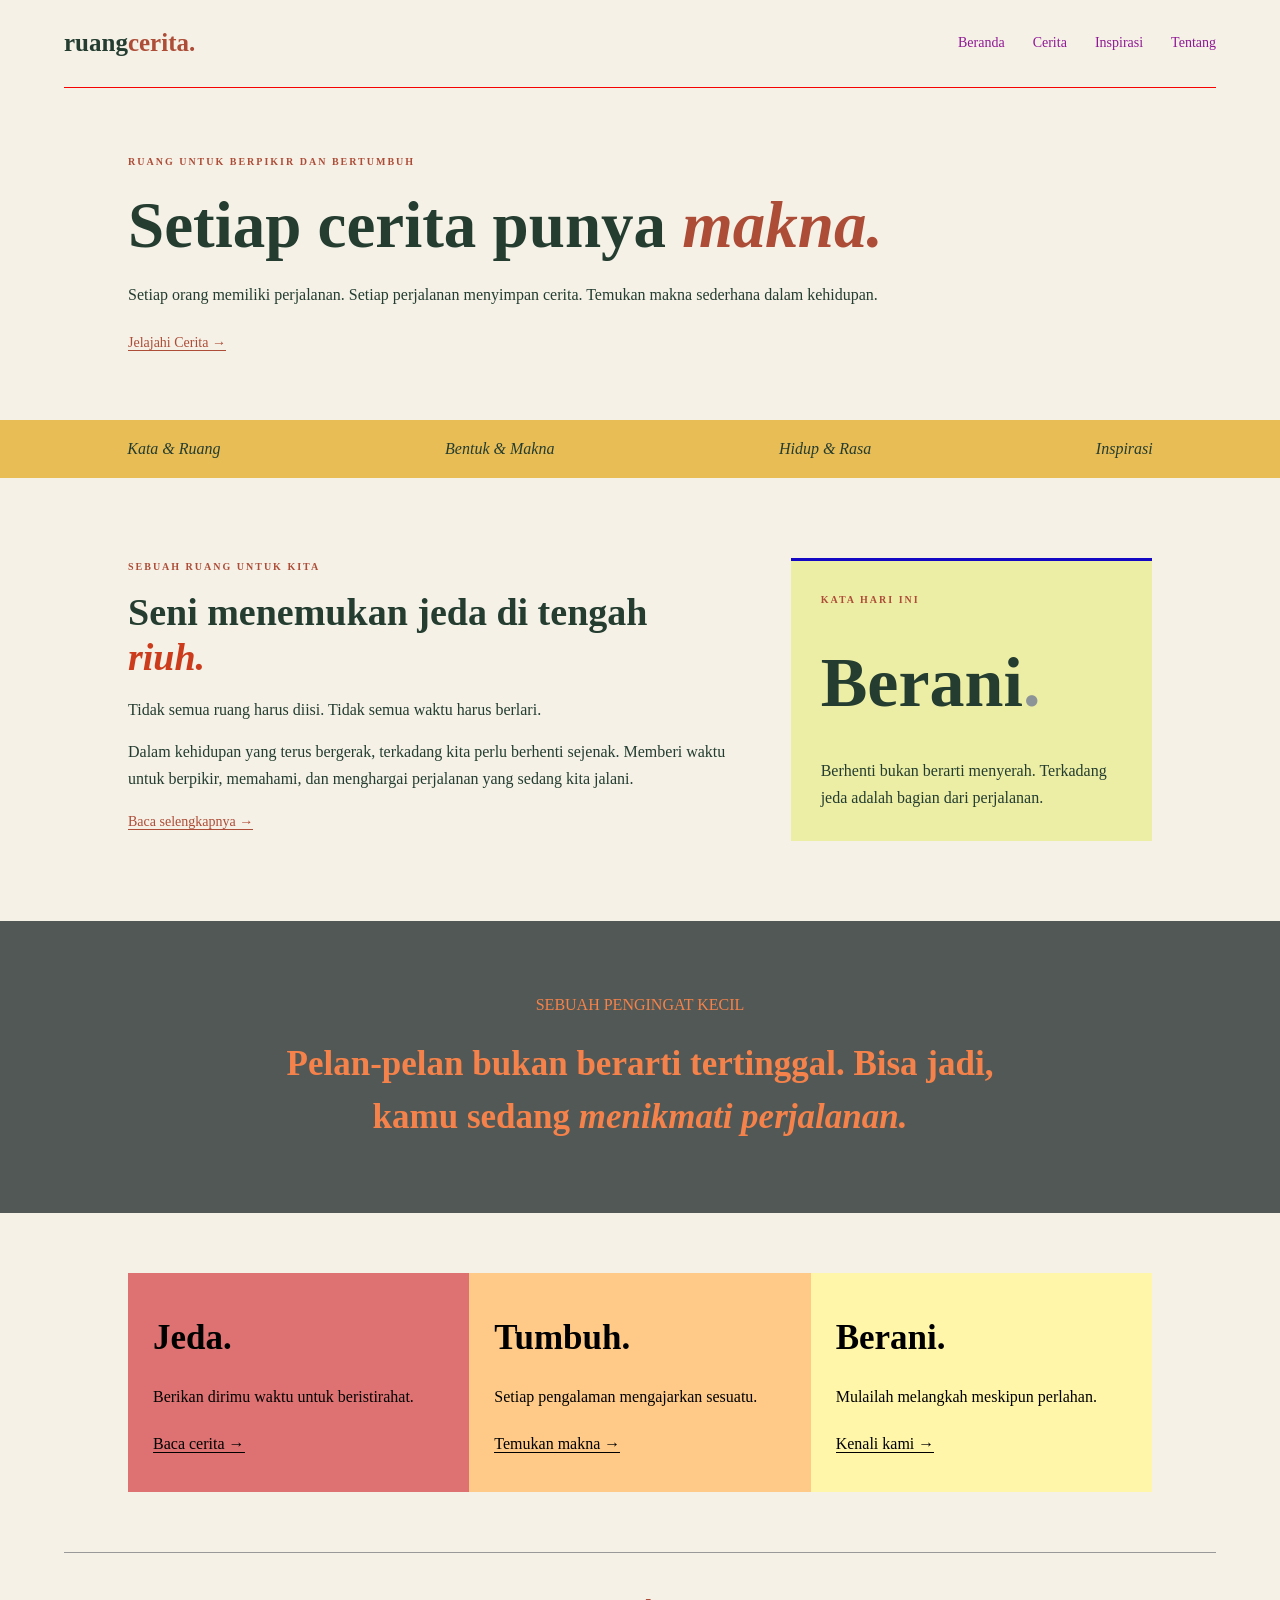
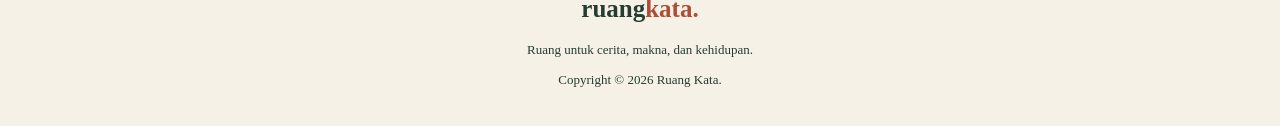
==== index.html @ 9caa5360 "tugas" ====
<!DOCTYPE html>
<html lang="id">
<head>
    <meta charset="UTF-8">
    <meta name="viewport" content="width=device-width, initial-scale=1.0">
    <title>Beranda - Ruang Cerita</title>
    <link rel="stylesheet" href="style.css">
</head>
<body>
        
<header class="header">
    <h2>ruang<span>cerita.</span></h2>

    <nav>
        <a href="index.html">Beranda</a>
        <a href="cerita.html">Cerita</a>
        <a href="inspirasi.html">Inspirasi</a>
        <a href="tentang.html">Tentang</a>
    </nav>
</header>

<main>

<section class="hero">
    <div class="hero-text">
        <p class="label">RUANG UNTUK BERPIKIR DAN BERTUMBUH</p>

        <h1>Setiap cerita punya <em>makna.</em></h1>

        <p>
            Setiap orang memiliki perjalanan.
            Setiap perjalanan menyimpan cerita.
            Temukan makna sederhana dalam kehidupan.
        </p>

        <a href="cerita.html" class="link">Jelajahi Cerita →</a>
    </div>
    </div>
</section>

<section class="category">
    <span>Kata & Ruang</span>
    <span>Bentuk & Makna</span>
    <span>Hidup & Rasa</span>
    <span>Inspirasi</span>
</section>

<section class="content">
    <div class="article">
        <p class="label">SEBUAH RUANG UNTUK KITA</p>

        <h2>Seni menemukan jeda di tengah <em>riuh.</em></h2>

        <p>
            Tidak semua ruang harus diisi.
            Tidak semua waktu harus berlari.
        </p>

        <p>
            Dalam kehidupan yang terus bergerak,
            terkadang kita perlu berhenti sejenak.
            Memberi waktu untuk berpikir, memahami,
            dan menghargai perjalanan yang sedang kita jalani.
        </p>

        <a href="cerita.html" class="link">Baca selengkapnya →</a>
    </div>

    <div class="side-card">
        <p class="label" >KATA HARI INI</p>
        <h2>Berani<span>.</span></h2>
        <p>
            Berhenti bukan berarti menyerah.
            Terkadang jeda adalah bagian dari perjalanan.
        </p>
    </div>
</section>

<section class="quote">
    <p>SEBUAH PENGINGAT KECIL</p>
    <h2>
        Pelan-pelan bukan berarti tertinggal.
        Bisa jadi, kamu sedang
        <em>menikmati perjalanan.</em>
    </h2>
</section>

<section class="cards">
    <div class="card yellow">
        <h2>Jeda.</h2>
        <p>Berikan dirimu waktu untuk beristirahat.</p>
        <a href="cerita.html">Baca cerita →</a>
    </div>

    <div class="card red">
        <h2>Tumbuh.</h2>
        <p>Setiap pengalaman mengajarkan sesuatu.</p>
        <a href="inspirasi.html">Temukan makna →</a>
    </div>

    <div class="card green">
        <h2>Berani.</h2>
        <p>Mulailah melangkah meskipun perlahan.</p>
        <a href="tentang.html">Kenali kami →</a>
    </div>
</section>

</main>

<footer>
    <h2>ruang<span>kata.</span></h2>
    <p>Ruang untuk cerita, makna, dan kehidupan.</p>
    <p>Copyright &copy; 2026 Ruang Kata.</p>
</footer>

</body>
</html>
---- style.css ----
/* PENGATURAN DASAR */
* {
    margin: 0;
    padding: 0;
    box-sizing: border-box;
}

body {
    background-color: #F5F1E7;
    color: #243D30;
    font-family: Georgia, serif;
    line-height: 1.7;
}

/* HEADER */
.header {
    width: 90%;
    margin: auto;
    padding: 22px 0;
    display: flex;
    justify-content: space-between;
    align-items: center;
    border-bottom: 1px solid #f50303;
}

.header h2 {
    font-size: 25px;
    font-weight: bold;
}

.header h2 span {
    color: #AD4D37;
}

nav {
    display: flex;
    gap: 28px;
}

nav a {
    text-decoration: none;
    color: #901994;
    font-size: 14px;
}

nav a:hover {
    color: #0400f8;
}

/* HERO */
.hero {
    width: 80%;
    margin: 65px auto;
    display: flex;
    align-items: center;
    gap: 45px;
}

.hero-text {
    flex: 1;
}

.hero-text h1 {
    font-size: 65px;
    line-height: 1.1;
    margin: 20px 0;
}

.hero-text h1 em {
    color: #AD4D37;
}

.hero-text p {
    margin-bottom: 20px;
}

.hero-image {
    flex: 1;
}

.hero-image img {
    width: 100%;
    height: 280px;
    object-fit: cover;
}

.label {
    font-size: 10px;
    letter-spacing: 2px;
    color: #AD4D37;
    font-weight: bold;
}

/* LINK */
.link {
    color: #AD4D37;
    text-decoration: none;
    font-size: 14px;
    border-bottom: 1px solid #AD4D37;
}

.link:hover {
    color: #243D30;
}

/* CATEGORY */
.category {
    background-color: #E9BD55;
    padding: 15px;
    display: flex;
    justify-content: space-around;
    color: #243D30;
    font-style: italic;
}

/* CONTENT */
.content {
    width: 80%;
    margin: 80px auto;
    display: flex;
    justify-content: space-between;
    gap: 60px;
}

.article {
    flex: 2;
}

.article h2 {
    font-size: 38px;
    line-height: 1.2;
    margin: 15px 0;
}

.article h2 em {
    color: #cc3b1b;
}

.article p {
    margin-bottom: 15px;
}

.side-card {
    flex: 1;
    background-color: #edeea5;
    padding: 30px;
    border-top: 3px solid #1508c5;
}
.side-card p{
    font-family: 'Monotyoe Corsiva';
}
.side-card h2 {
    font-size: 70px;
    margin: 15px 0;
}

.side-card h2 span {
    color: #8d9497;
}

/* QUOTE */
.quote {
    background-color: #525855;
    color: #F5824A;
    text-align: center;
    padding: 70px 20%;
    margin-top: 70px;
}

.quote h2 {
    font-size: 35px;
    line-height: 1.5;
    margin-top: 20px;
}

.quote h2 em {
    color: #F5824A;
}

/* CARDS */
.cards {
    width: 80%;
    margin: 60px auto;
    display: flex;
}

.card {
    flex: 1;
    padding: 35px 25px;
    min-height: 200px;
}

.card h2 {
    font-size: 35px;
    margin-bottom: 15px;
}

.card p {
    margin-bottom: 20px;
}

.card a {
    color: inherit;
    text-decoration: none;
    border-bottom: 1px solid;
}

.yellow {
    background-color: #DE7272;
    color: black;
}

.red {
    background-color: #FFCA88;
    color: black;
}

.green {
    background-color: #FFF6A9;
    color: black;
}

/* JUDUL HALAMAN */
.page-title {
    width: 80%;
    margin: 80px auto 50px;
}

.page-title h1 {
    font-size: 55px;
    line-height: 1.2;
    margin: 15px 0;
}

.page-title h1 em {
    color: #DDBA7D;
}

/* HALAMAN CERITA */
.story-section {
    width: 80%;
    margin: auto;
    display: grid;
    grid-template-columns: repeat(3, 1fr);
    gap: 25px;
}

.story-card {
    background-color: #E9E8DD;
    padding-bottom: 20px;
}

.story-card img {
    width: 100%;
    height: 200px;
    object-fit: cover;
}

.story-card .label,
.story-card h2,
.story-card p:not(.label) {
    margin: 15px;
}

.story-card h2 {
    font-size: 24px;
    line-height: 1.3;
}

/* HALAMAN INSPIRASI */
.inspiration-grid {
    width: 80%;
    margin: auto;
    display: grid;
    grid-template-columns: repeat(3, 1fr);
}

.inspiration {
    padding: 35px 25px;
    min-height: 250px;
}

.inspiration h2 {
    font-size: 30px;
    margin: 25px 0;
}

.inspiration p {
    font-size: 14px;
}

/* HALAMAN TENTANG */
.about-section {
    width: 80%;
    margin: 60px auto;
    display: flex;
    align-items: center;
    gap: 45px;
}

.about-image,
.about-text {
    flex: 1;
}

.about-image img {
    width: 100%;
    height: 350px;
    object-fit: cover;
}

.about-text h2 {
    font-size: 35px;
    line-height: 1.2;
    margin: 20px 0;
}

.about-text p {
    margin-bottom: 15px;
}

/* PENUTUP */
.closing {
    text-align: center;
    padding: 60px 15px;
}

.closing h2 {
    font-size: 30px;
    margin-bottom: 10px;
}

.closing p {
    margin-bottom: 25px;
}

/* FOOTER */
footer {
    width: 90%;
    margin: 60px auto 0;
    padding: 35px 0;
    border-top: 1px solid #999;
    text-align: center;
}

footer h2 {
    font-size: 25px;
}

footer h2 span {
    color: #AD4D37;
}

footer p {
    font-size: 13px;
    margin-top: 8px;
}

/* TAMPILAN HP */
@media (max-width: 768px) {

    .header {
        flex-direction: column;
        gap: 15px;
    }

    nav {
        gap: 12px;
        flex-wrap: wrap;
        justify-content: center;
    }

    .hero {
        flex-direction: column;
        width: 90%;
    }

    .hero-text h1 {
        font-size: 43px;
    }

    .hero-image {
        width: 100%;
    }

    .category {
        flex-wrap: wrap;
        gap: 15px;
    }

    .content {
        flex-direction: column;
        width: 90%;
    }

    .cards {
        flex-direction: column;
        width: 90%;
    }

    .page-title {
        width: 90%;
    }

    .page-title h1 {
        font-size: 38px;
    }

    .story-section {
        grid-template-columns: 1fr;
        width: 90%;
    }

    .inspiration-grid {
        grid-template-columns: 1fr;
        width: 90%;
    }

    .about-section {
        flex-direction: column;
        width: 90%;
    }

    .quote {
        padding: 50px 8%;
    }

    .quote h2 {
        font-size: 25px;
    }
}
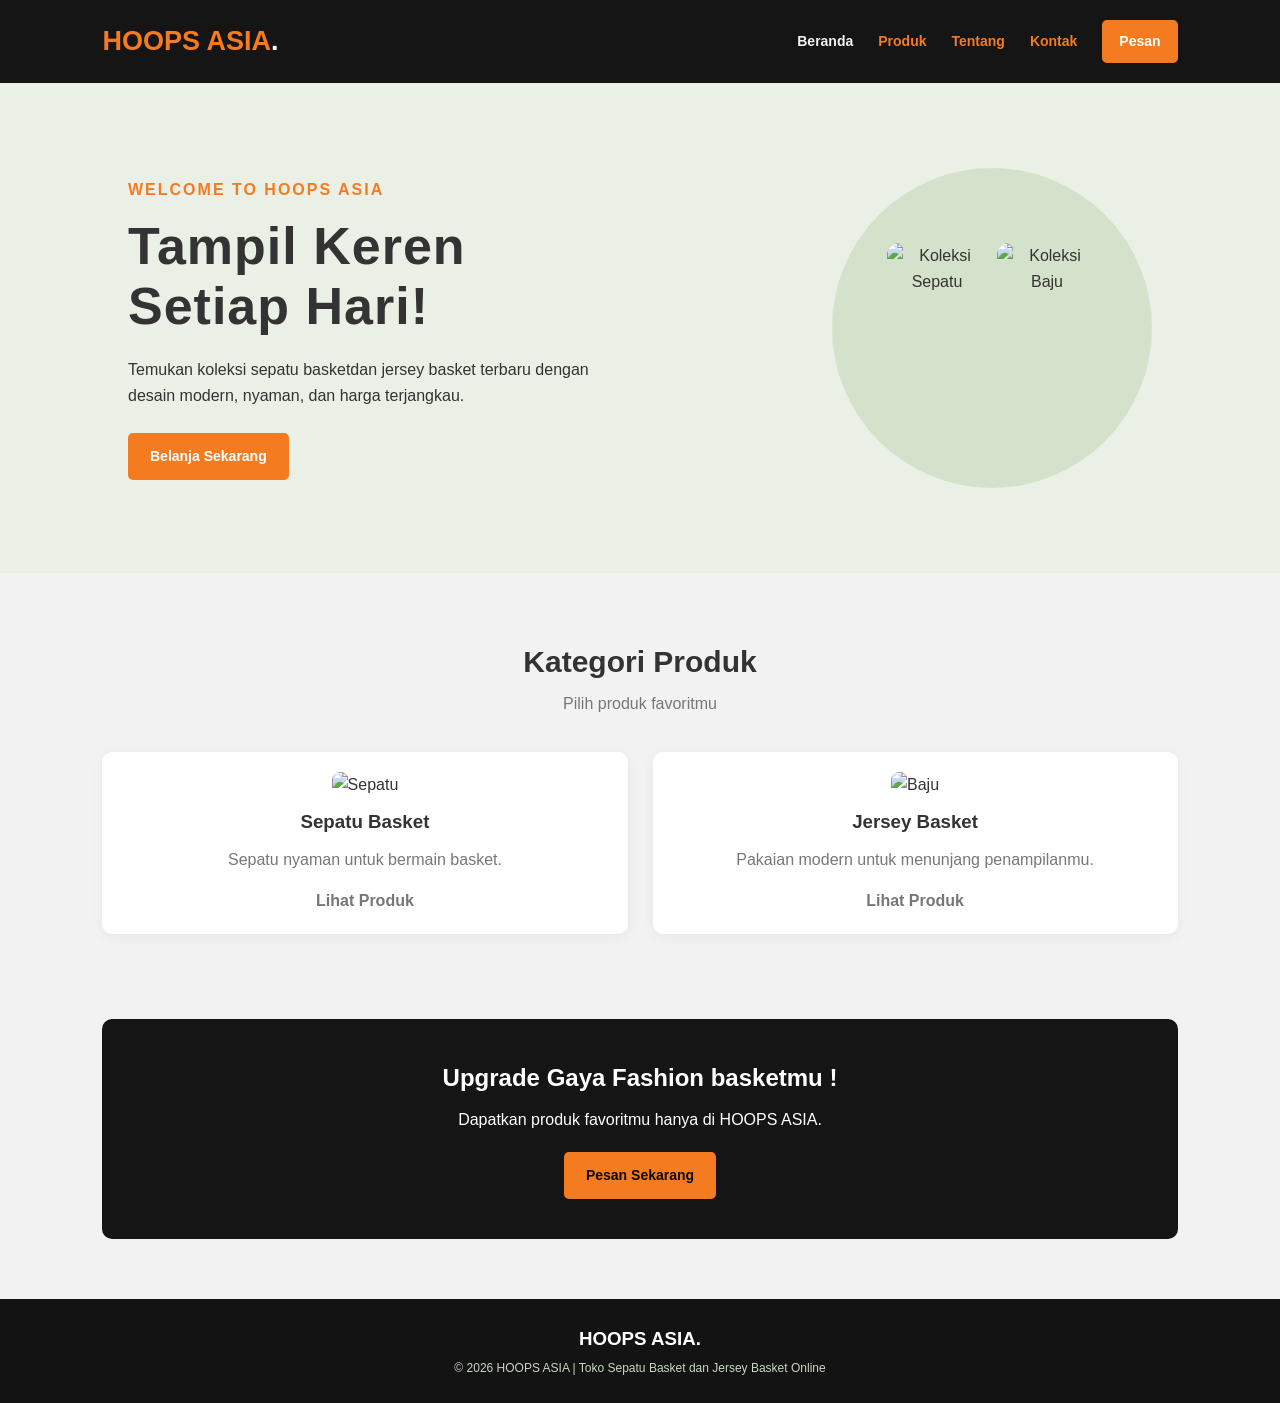
==== commit 60aac94d: "Add files via upload UTS WEB1" ====
--- a/index.html
+++ b/index.html
@@ -1,117 +1,87 @@
-<!DOCTYPE html>
-<html lang="id">
-<head>
-    <meta charset="UTF-8">
-    <meta name="viewport" content="width=device-width, initial-scale=1.0">
-    <title>Beranda - Ruang Cerita</title>
-    <link rel="stylesheet" href="style.css">
-</head>
-<body>
-        
-<header class="header">
-    <h2>ruang<span>cerita.</span></h2>
-
-    <nav>
-        <a href="index.html">Beranda</a>
-        <a href="cerita.html">Cerita</a>
-        <a href="inspirasi.html">Inspirasi</a>
-        <a href="tentang.html">Tentang</a>
-    </nav>
-</header>
-
-<main>
-
-<section class="hero">
-    <div class="hero-text">
-        <p class="label">RUANG UNTUK BERPIKIR DAN BERTUMBUH</p>
-
-        <h1>Setiap cerita punya <em>makna.</em></h1>
-
-        <p>
-            Setiap orang memiliki perjalanan.
-            Setiap perjalanan menyimpan cerita.
-            Temukan makna sederhana dalam kehidupan.
-        </p>
-
-        <a href="cerita.html" class="link">Jelajahi Cerita →</a>
-    </div>
-    </div>
-</section>
-
-<section class="category">
-    <span>Kata & Ruang</span>
-    <span>Bentuk & Makna</span>
-    <span>Hidup & Rasa</span>
-    <span>Inspirasi</span>
-</section>
-
-<section class="content">
-    <div class="article">
-        <p class="label">SEBUAH RUANG UNTUK KITA</p>
-
-        <h2>Seni menemukan jeda di tengah <em>riuh.</em></h2>
-
-        <p>
-            Tidak semua ruang harus diisi.
-            Tidak semua waktu harus berlari.
-        </p>
-
-        <p>
-            Dalam kehidupan yang terus bergerak,
-            terkadang kita perlu berhenti sejenak.
-            Memberi waktu untuk berpikir, memahami,
-            dan menghargai perjalanan yang sedang kita jalani.
-        </p>
-
-        <a href="cerita.html" class="link">Baca selengkapnya →</a>
-    </div>
-
-    <div class="side-card">
-        <p class="label" >KATA HARI INI</p>
-        <h2>Berani<span>.</span></h2>
-        <p>
-            Berhenti bukan berarti menyerah.
-            Terkadang jeda adalah bagian dari perjalanan.
-        </p>
-    </div>
-</section>
-
-<section class="quote">
-    <p>SEBUAH PENGINGAT KECIL</p>
-    <h2>
-        Pelan-pelan bukan berarti tertinggal.
-        Bisa jadi, kamu sedang
-        <em>menikmati perjalanan.</em>
-    </h2>
-</section>
-
-<section class="cards">
-    <div class="card yellow">
-        <h2>Jeda.</h2>
-        <p>Berikan dirimu waktu untuk beristirahat.</p>
-        <a href="cerita.html">Baca cerita →</a>
-    </div>
-
-    <div class="card red">
-        <h2>Tumbuh.</h2>
-        <p>Setiap pengalaman mengajarkan sesuatu.</p>
-        <a href="inspirasi.html">Temukan makna →</a>
-    </div>
-
-    <div class="card green">
-        <h2>Berani.</h2>
-        <p>Mulailah melangkah meskipun perlahan.</p>
-        <a href="tentang.html">Kenali kami →</a>
-    </div>
-</section>
-
-</main>
-
-<footer>
-    <h2>ruang<span>kata.</span></h2>
-    <p>Ruang untuk cerita, makna, dan kehidupan.</p>
-    <p>Copyright &copy; 2026 Ruang Kata.</p>
-</footer>
-
-</body>
-</html>+<!DOCTYPE html>
+<html lang="id">
+<head>
+    <meta charset="UTF-8">
+    <meta name="viewport" content="width=device-width, initial-scale=1.0">
+    <title>HOOPS ASIA - Beranda</title>
+    <link rel="stylesheet" href="style.css">
+</head>
+<body>
+
+<header>
+    <h2>HOOPS ASIA<span>.</span></h2>
+
+    <nav>
+        <a href="index.html" class="active">Beranda</a>
+        <a href="produk.html">Produk</a>
+        <a href="tentang.html">Tentang</a>
+        <a href="kontak.html">Kontak</a>
+        <a href="pesan.html" class="btn-nav">Pesan</a>
+    </nav>
+</header>
+
+<section class="hero">
+
+    <div class="hero-text">
+        <h4>WELCOME TO HOOPS ASIA </h4>
+
+        <h1>Tampil Keren<br>Setiap Hari!</h1>
+
+        <p>
+            Temukan koleksi sepatu basketdan jersey basket terbaru
+            dengan desain modern, nyaman, dan harga terjangkau.
+        </p>
+
+        <a href="produk.html" class="btn">
+            Belanja Sekarang
+        </a>
+    </div>
+
+    <div class="hero-image">
+        <img src="images/sepatu1.jpg" alt="Koleksi Sepatu">
+        <img src="images/baju1.jpg" alt="Koleksi Baju">
+        <h3></h3>
+    </div>
+
+</section>
+
+<section class="section">
+
+    <h2>Kategori Produk</h2>
+    <p class="subjudul">Pilih produk favoritmu</p>
+
+    <div class="kategori">
+
+        <div class="kategori-card">
+            <img src="images/sepatu1.jpg" alt="Sepatu">
+            <h3>Sepatu Basket</h3>
+            <p>Sepatu nyaman untuk bermain basket.</p>
+            <a href="produk.html">Lihat Produk</a>
+        </div>
+
+        <div class="kategori-card">
+            <img src="images/baju1.jpg" alt="Baju">
+            <h3>Jersey Basket</h3>
+            <p>Pakaian modern untuk menunjang penampilanmu.</p>
+            <a href="produk.html">Lihat Produk</a>
+        </div>
+
+    </div>
+
+</section>
+
+<section class="promo">
+    <h2>Upgrade Gaya Fashion basketmu !</h2>
+    <p>Dapatkan produk favoritmu hanya di HOOPS ASIA.</p>
+    <a href="pesan.html" class="btn btn-light">
+        Pesan Sekarang
+    </a>
+</section>
+
+<footer>
+    <h3>HOOPS ASIA<span>.</span></h3>
+    <p>© 2026 HOOPS ASIA | Toko Sepatu Basket dan Jersey Basket Online</p>
+</footer>
+
+</body>
+</html>
--- a/style.css
+++ b/style.css
@@ -1,431 +1,498 @@
-/* PENGATURAN DASAR */
-* {
-    margin: 0;
-    padding: 0;
-    box-sizing: border-box;
-}
-
-body {
-    background-color: #F5F1E7;
-    color: #243D30;
-    font-family: Georgia, serif;
-    line-height: 1.7;
-}
-
-/* HEADER */
-.header {
-    width: 90%;
-    margin: auto;
-    padding: 22px 0;
-    display: flex;
-    justify-content: space-between;
-    align-items: center;
-    border-bottom: 1px solid #f50303;
-}
-
-.header h2 {
-    font-size: 25px;
-    font-weight: bold;
-}
-
-.header h2 span {
-    color: #AD4D37;
-}
-
-nav {
-    display: flex;
-    gap: 28px;
-}
-
-nav a {
-    text-decoration: none;
-    color: #901994;
-    font-size: 14px;
-}
-
-nav a:hover {
-    color: #0400f8;
-}
-
-/* HERO */
-.hero {
-    width: 80%;
-    margin: 65px auto;
-    display: flex;
-    align-items: center;
-    gap: 45px;
-}
-
-.hero-text {
-    flex: 1;
-}
-
-.hero-text h1 {
-    font-size: 65px;
-    line-height: 1.1;
-    margin: 20px 0;
-}
-
-.hero-text h1 em {
-    color: #AD4D37;
-}
-
-.hero-text p {
-    margin-bottom: 20px;
-}
-
-.hero-image {
-    flex: 1;
-}
-
-.hero-image img {
-    width: 100%;
-    height: 280px;
-    object-fit: cover;
-}
-
-.label {
-    font-size: 10px;
-    letter-spacing: 2px;
-    color: #AD4D37;
-    font-weight: bold;
-}
-
-/* LINK */
-.link {
-    color: #AD4D37;
-    text-decoration: none;
-    font-size: 14px;
-    border-bottom: 1px solid #AD4D37;
-}
-
-.link:hover {
-    color: #243D30;
-}
-
-/* CATEGORY */
-.category {
-    background-color: #E9BD55;
-    padding: 15px;
-    display: flex;
-    justify-content: space-around;
-    color: #243D30;
-    font-style: italic;
-}
-
-/* CONTENT */
-.content {
-    width: 80%;
-    margin: 80px auto;
-    display: flex;
-    justify-content: space-between;
-    gap: 60px;
-}
-
-.article {
-    flex: 2;
-}
-
-.article h2 {
-    font-size: 38px;
-    line-height: 1.2;
-    margin: 15px 0;
-}
-
-.article h2 em {
-    color: #cc3b1b;
-}
-
-.article p {
-    margin-bottom: 15px;
-}
-
-.side-card {
-    flex: 1;
-    background-color: #edeea5;
-    padding: 30px;
-    border-top: 3px solid #1508c5;
-}
-.side-card p{
-    font-family: 'Monotyoe Corsiva';
-}
-.side-card h2 {
-    font-size: 70px;
-    margin: 15px 0;
-}
-
-.side-card h2 span {
-    color: #8d9497;
-}
-
-/* QUOTE */
-.quote {
-    background-color: #525855;
-    color: #F5824A;
-    text-align: center;
-    padding: 70px 20%;
-    margin-top: 70px;
-}
-
-.quote h2 {
-    font-size: 35px;
-    line-height: 1.5;
-    margin-top: 20px;
-}
-
-.quote h2 em {
-    color: #F5824A;
-}
-
-/* CARDS */
-.cards {
-    width: 80%;
-    margin: 60px auto;
-    display: flex;
-}
-
-.card {
-    flex: 1;
-    padding: 35px 25px;
-    min-height: 200px;
-}
-
-.card h2 {
-    font-size: 35px;
-    margin-bottom: 15px;
-}
-
-.card p {
-    margin-bottom: 20px;
-}
-
-.card a {
-    color: inherit;
-    text-decoration: none;
-    border-bottom: 1px solid;
-}
-
-.yellow {
-    background-color: #DE7272;
-    color: black;
-}
-
-.red {
-    background-color: #FFCA88;
-    color: black;
-}
-
-.green {
-    background-color: #FFF6A9;
-    color: black;
-}
-
-/* JUDUL HALAMAN */
-.page-title {
-    width: 80%;
-    margin: 80px auto 50px;
-}
-
-.page-title h1 {
-    font-size: 55px;
-    line-height: 1.2;
-    margin: 15px 0;
-}
-
-.page-title h1 em {
-    color: #DDBA7D;
-}
-
-/* HALAMAN CERITA */
-.story-section {
-    width: 80%;
-    margin: auto;
-    display: grid;
-    grid-template-columns: repeat(3, 1fr);
-    gap: 25px;
-}
-
-.story-card {
-    background-color: #E9E8DD;
-    padding-bottom: 20px;
-}
-
-.story-card img {
-    width: 100%;
-    height: 200px;
-    object-fit: cover;
-}
-
-.story-card .label,
-.story-card h2,
-.story-card p:not(.label) {
-    margin: 15px;
-}
-
-.story-card h2 {
-    font-size: 24px;
-    line-height: 1.3;
-}
-
-/* HALAMAN INSPIRASI */
-.inspiration-grid {
-    width: 80%;
-    margin: auto;
-    display: grid;
-    grid-template-columns: repeat(3, 1fr);
-}
-
-.inspiration {
-    padding: 35px 25px;
-    min-height: 250px;
-}
-
-.inspiration h2 {
-    font-size: 30px;
-    margin: 25px 0;
-}
-
-.inspiration p {
-    font-size: 14px;
-}
-
-/* HALAMAN TENTANG */
-.about-section {
-    width: 80%;
-    margin: 60px auto;
-    display: flex;
-    align-items: center;
-    gap: 45px;
-}
-
-.about-image,
-.about-text {
-    flex: 1;
-}
-
-.about-image img {
-    width: 100%;
-    height: 350px;
-    object-fit: cover;
-}
-
-.about-text h2 {
-    font-size: 35px;
-    line-height: 1.2;
-    margin: 20px 0;
-}
-
-.about-text p {
-    margin-bottom: 15px;
-}
-
-/* PENUTUP */
-.closing {
-    text-align: center;
-    padding: 60px 15px;
-}
-
-.closing h2 {
-    font-size: 30px;
-    margin-bottom: 10px;
-}
-
-.closing p {
-    margin-bottom: 25px;
-}
-
-/* FOOTER */
-footer {
-    width: 90%;
-    margin: 60px auto 0;
-    padding: 35px 0;
-    border-top: 1px solid #999;
-    text-align: center;
-}
-
-footer h2 {
-    font-size: 25px;
-}
-
-footer h2 span {
-    color: #AD4D37;
-}
-
-footer p {
-    font-size: 13px;
-    margin-top: 8px;
-}
-
-/* TAMPILAN HP */
-@media (max-width: 768px) {
-
-    .header {
-        flex-direction: column;
-        gap: 15px;
-    }
-
-    nav {
-        gap: 12px;
-        flex-wrap: wrap;
-        justify-content: center;
-    }
-
-    .hero {
-        flex-direction: column;
-        width: 90%;
-    }
-
-    .hero-text h1 {
-        font-size: 43px;
-    }
-
-    .hero-image {
-        width: 100%;
-    }
-
-    .category {
-        flex-wrap: wrap;
-        gap: 15px;
-    }
-
-    .content {
-        flex-direction: column;
-        width: 90%;
-    }
-
-    .cards {
-        flex-direction: column;
-        width: 90%;
-    }
-
-    .page-title {
-        width: 90%;
-    }
-
-    .page-title h1 {
-        font-size: 38px;
-    }
-
-    .story-section {
-        grid-template-columns: 1fr;
-        width: 90%;
-    }
-
-    .inspiration-grid {
-        grid-template-columns: 1fr;
-        width: 90%;
-    }
-
-    .about-section {
-        flex-direction: column;
-        width: 90%;
-    }
-
-    .quote {
-        padding: 50px 8%;
-    }
-
-    .quote h2 {
-        font-size: 25px;
-    }
-}+/* RESET CSS */
+* {
+    margin: 0;
+    padding: 0;
+    box-sizing: border-box;
+}
+.logo {
+    font-family: 'Bebas Neue', sans-serif;
+    font-size: 32px;
+    letter-spacing: 2px;
+}
+body {
+    font-family: 'Poppins', sans-serif;
+    background: #F2F2F2;
+    color: #333333;
+    line-height: 1.6;
+}
+
+a {
+    text-decoration: none;
+}
+h1, h2, .category-title {
+    font-family: 'Oswald', sans-serif;
+}
+
+/* HEADER */
+header {
+    background: #151515;
+    padding: 20px 8%;
+    display: flex;
+    justify-content: space-between;
+    align-items: center;
+    box-shadow: 0 2px 8px #0000000d;
+
+}
+
+header h2 {
+    font-family: 'Trebuchet MS', sans-serif;
+    color: #F47B20;
+    font-size: 27px;
+}
+
+header h2 span,
+footer span {
+    color: #ffffff;
+}
+
+nav {
+    display: flex;
+    gap: 25px;
+    align-items: center;
+}
+
+nav a {
+    color: #F47B20;
+    font-size: 14px;
+    font-weight: bold;
+}
+
+nav a:hover,
+nav a.active {
+    color: #F2F2F2;
+}
+
+.btn-nav {
+    background: #F47B20;
+    color: white;
+    padding: 10px 17px;
+    border-radius: 5px;
+}
+
+/* TOMBOL */
+.btn {
+    display: inline-block;
+    background: #F47B20;
+    color: white;
+    padding: 12px 22px;
+    border: none;
+    border-radius: 5px;
+    cursor: pointer;
+    font-size: 14px;
+    font-weight: bold;
+}
+
+.btn:hover,
+.btn-nav:hover {
+    background: #16A085;
+    color: white;
+}
+
+.btn-light {
+    background: #F47B20;
+    color: #0d0a03;
+}
+
+.btn-light:hover {
+    background: #eaf0e5;
+    color: #304e35;
+}
+
+/* HALAMAN BERANDA */
+.hero {
+    padding: 85px 10%;
+    min-height: 450px;
+    display: flex;
+    align-items: center;
+    justify-content: space-between;
+    gap: 40px;
+    background: #eaf0e5;
+}
+
+.hero-text {
+    max-width: 500px;
+}
+
+.hero-text h4 {
+    color: #F47B20;
+    letter-spacing: 2px;
+    margin-bottom: 15px;
+}
+
+.hero-text h1 {
+    font-family: 'Anton', sans-serif;
+    font-size: 52px;
+    line-height: 1.15;
+    margin-bottom: 20px;
+    letter-spacing: 1px;
+}
+
+.hero-text p {
+    color: #333333;
+    margin-bottom: 25px;
+}
+
+.hero-image {
+    background: #d5e2cb;
+    border-radius: 50%;
+    width: 320px;
+    height: 320px;
+    display: flex;
+    align-items: center;
+    justify-content: center;
+    flex-wrap: wrap;
+    padding: 35px;
+    text-align: center;
+}
+
+.hero-image img {
+    width: 100px;
+    height: 100px;
+    object-fit: cover;
+    border-radius: 12px;
+    margin: 5px;
+}
+
+.hero-image h3 {
+    width: 100%;
+    color: #F47B20;
+    font-size: 14px;
+}
+
+/* BAGIAN UMUM */
+.section {
+    padding: 65px 8%;
+    text-align: center;
+}
+
+.section h2 {
+    font-size: 30px;
+    margin-bottom: 5px;
+}
+
+.subjudul {
+    color: #777;
+    margin-bottom: 35px;
+}
+
+/* KATEGORI */
+.kategori {
+    display: grid;
+    grid-template-columns: 1fr 1fr;
+    gap: 25px;
+}
+
+.kategori-card {
+    background: white;
+    padding: 20px;
+    border-radius: 10px;
+    box-shadow: 0 3px 12px #0000000d;
+}
+
+.kategori-card img {
+    width: 100%;
+    height: 200px;
+    object-fit: cover;
+    border-radius: 8px;
+}
+
+.kategori-card h3 {
+    margin: 10px 0;
+}
+
+.kategori-card p {
+    color: #777;
+    margin-bottom: 15px;
+}
+
+.kategori-card a {
+    color: #777;
+    font-weight: bold;
+}
+
+/* PROMO */
+.promo {
+    margin: 20px 8% 60px;
+    padding: 40px;
+    background: #151515;
+    color: white;
+    text-align: center;
+    border-radius: 10px;
+}
+
+.promo h2 {
+    margin-bottom: 10px;
+}
+
+.promo p {
+    margin-bottom: 20px;
+}
+
+/* PRODUK */
+.kategori-title {
+    text-align: left;
+    margin: 35px 0 20px;
+    color: #151515;
+}
+
+.produk-container {
+    display: grid;
+    grid-template-columns: repeat(3, 1fr);
+    gap: 25px;
+}
+
+.produk-card {
+    background: white;
+    border-radius: 10px;
+    overflow: hidden;
+    padding-bottom: 22px;
+    box-shadow: 0 3px 12px #0000000d;
+    transition: 0.3s;
+}
+
+.produk-card:hover {
+    transform: translateY(-5px);
+}
+
+.produk-card img {
+    width: 100%;
+    height: 220px;
+    object-fit: cover;
+    display: block;
+    transition: 0.3s;
+}
+
+.produk-card:hover img {
+    transform: scale(1.04);
+}
+
+.produk-info {
+    padding: 15px;
+}
+
+.produk-info h3 {
+    font-family: 'Monserrat',sans-serif;
+    font-weight: 700px;
+    margin: 5px 0;
+}
+
+.produk-info p {
+    font-size: 13px;
+    color: #777;
+    margin-bottom: 10px;
+}
+
+.produk-info h4 {
+    color: #F47B20;
+    margin-bottom: 15px;
+}
+
+/* TENTANG */
+.tentang {
+    display: grid;
+    grid-template-columns: 1fr 1.5fr;
+    gap: 40px;
+    text-align: left;
+    align-items: center;
+}
+
+.tentang-image {
+    background: #e4ebdd;
+    padding: 20px;
+    border-radius: 10px;
+}
+
+.tentang-image img {
+    width: 100%;
+    height: 160px;
+    object-fit: cover;
+    border-radius: 8px;
+    margin-bottom: 10px;
+}
+
+.tentang-image img:last-child {
+    margin-bottom: 0;
+}
+
+.tentang-text h2 {
+    font-family: 'Oswald', sans-serif;
+    margin-bottom: 15px;
+    font-size: 25px;
+}
+
+.tentang-text h3 {
+    font-family: 'Times New Roman', sans-serif;
+    color: #F47B20;
+    margin: 15px 0 5px;
+}
+.tentang-text p {
+    color: #131313;
+    margin-bottom: 10px;
+}
+
+/* KONTAK */
+.kontak-container {
+    display: grid;
+    grid-template-columns: repeat(3, 1fr);
+    gap: 20px;
+}
+
+.kontak-card {
+    background: white;
+    padding: 35px 15px;
+    border-radius: 10px;
+    box-shadow: 0 3px 12px #0000000d;
+}
+
+.kontak-card h3 {
+    color: #F47B20;
+    margin-bottom: 10px;
+}
+
+.kontak-card p {
+    color: #777;
+    font-size: 14px;
+}
+
+/* FORM PEMESANAN */
+.form-container {
+    max-width: 600px;
+    margin: auto;
+    background: white;
+    padding: 30px;
+    border-radius: 10px;
+    text-align: left;
+    box-shadow: 0 3px 15px #0000000d;
+}
+
+form label {
+    display: block;
+    font-weight: bold;
+    margin: 15px 0 7px;
+    font-size: 14px;
+}
+
+form input,
+form select,
+form textarea {
+    width: 100%;
+    padding: 12px;
+    border: 1px solid #ddd;
+    border-radius: 5px;
+    font-size: 14px;
+    font-family: Arial, sans-serif;
+}
+
+form input:focus,
+form select:focus,
+form textarea:focus {
+    outline: 2px solid #b7cdb0;
+    border-color: #F47B20;
+}
+
+form textarea {
+    resize: vertical;
+}
+
+form button {
+    width: 100%;
+    margin-top: 22px;
+}
+
+/* FOOTER */
+footer {
+    background: #131313;
+    color: white;
+    padding: 25px;
+    text-align: center;
+}
+
+footer h3 {
+    margin-bottom: 5px;
+}
+
+footer p {
+    font-size: 12px;
+    color: #cbd5c7;
+}
+
+/* RESPONSIVE */
+@media (max-width: 768px) {
+
+    header {
+        flex-direction: column;
+        gap: 15px;
+    }
+
+    nav {
+        justify-content: center;
+        flex-wrap: wrap;
+        gap: 12px;
+    }
+
+    .hero {
+        flex-direction: column;
+        text-align: center;
+        padding: 50px 7%;
+    }
+
+    .hero-text h1 {
+        font-size: 40px;
+    }
+
+    .hero-image {
+        width: 250px;
+        height: 250px;
+    }
+
+    .hero-image img {
+        width: 75px;
+        height: 75px;
+    }
+
+    .kategori,
+    .produk-container,
+    .kontak-container,
+    .tentang {
+        grid-template-columns: 1fr;
+    }
+
+    .section {
+        padding: 45px 6%;
+    }
+
+    .promo {
+        margin: 10px 6% 40px;
+        padding: 30px 15px;
+    }
+
+    .tentang {
+        gap: 20px;
+    }
+}
+
+/* Pesan berhasil */
+.success-message {
+    background-color: #e8f8ee;
+    border: 2px solid #28a745;
+    border-radius: 12px;
+    padding: 25px;
+    margin-top: 25px;
+    text-align: center;
+    color: #155724;
+}
+
+.success-message h2 {
+    margin-bottom: 15px;
+    color: #218838;
+}
+
+.success-message p {
+    line-height: 1.8;
+    margin-bottom: 15px;
+}
+
+.success-message strong {
+    display: block;
+    margin-top: 15px;
+}
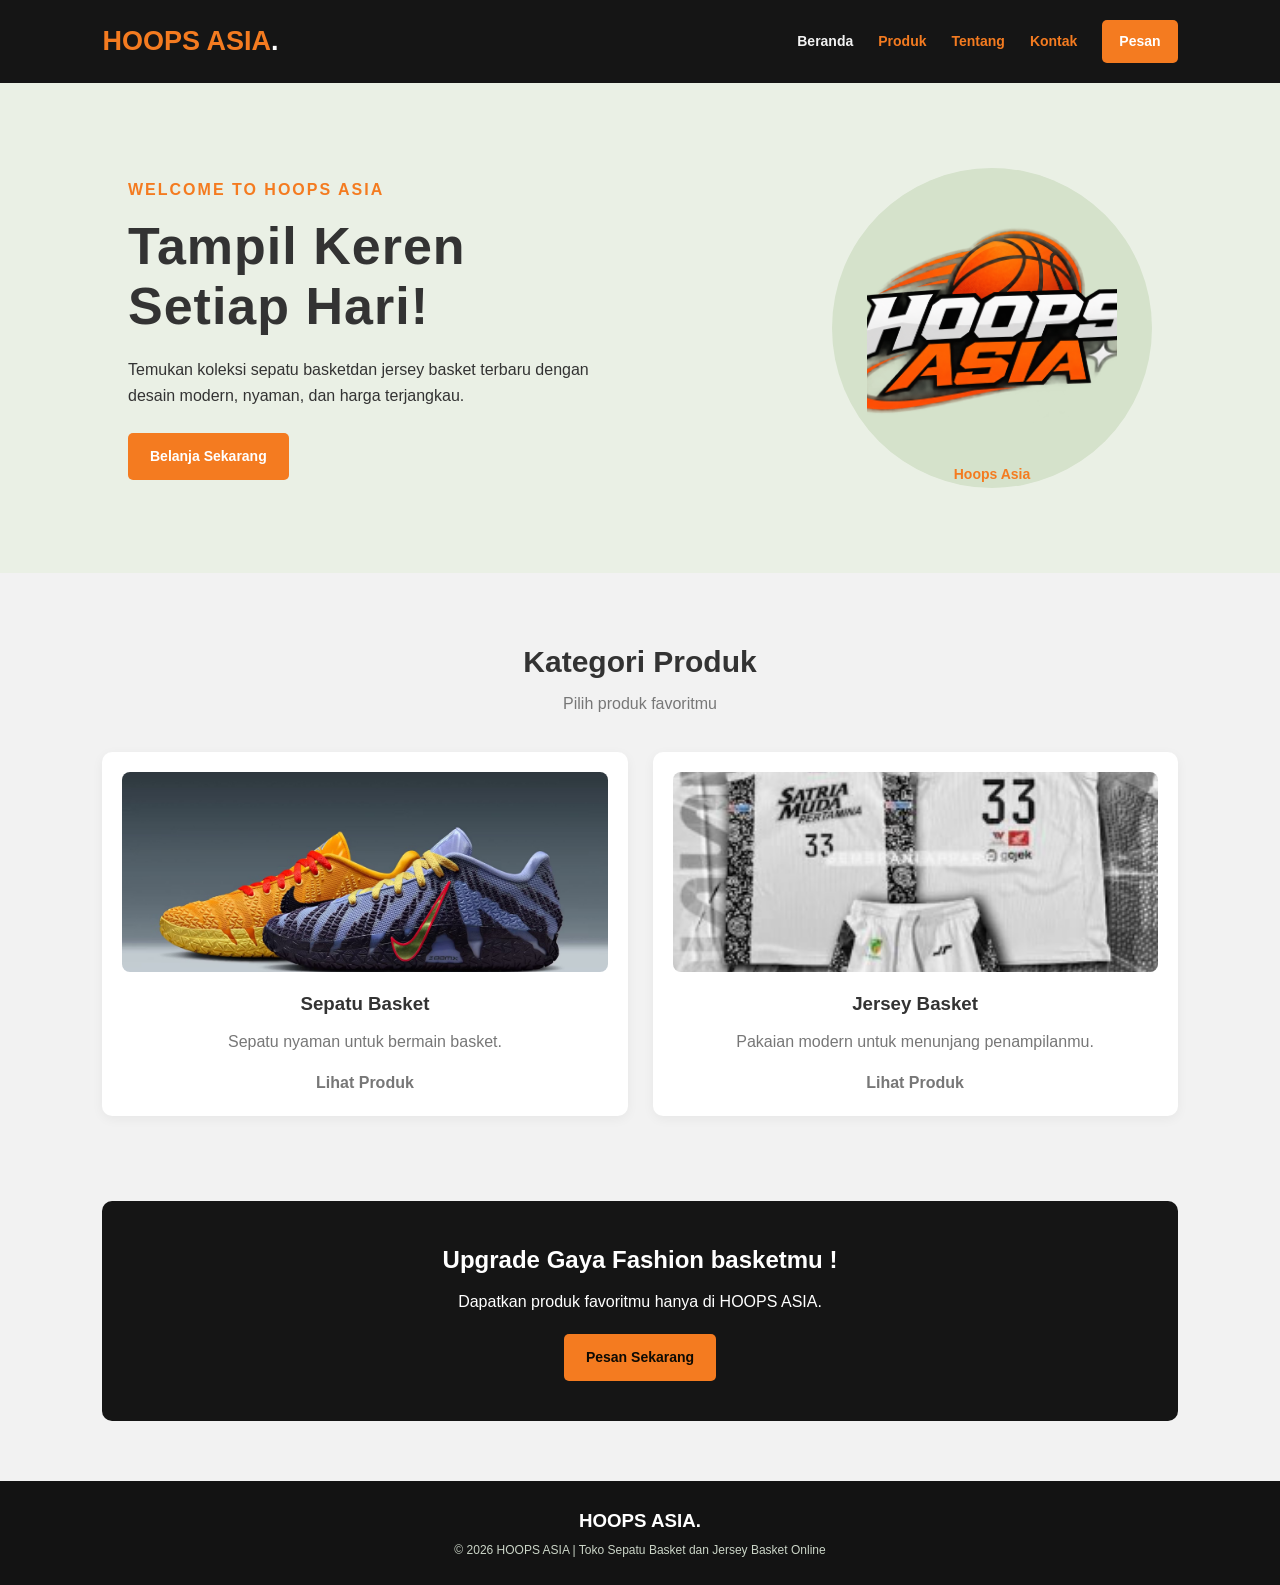
==== commit a17becc0: "UTS WEB 1" ====
--- a/index.html
+++ b/index.html
@@ -38,9 +38,8 @@
     </div>
 
     <div class="hero-image">
-        <img src="images/sepatu1.jpg" alt="Koleksi Sepatu">
-        <img src="images/baju1.jpg" alt="Koleksi Baju">
-        <h3></h3>
+        <img src="images/Hoops Asia_ Dynamic Basketball Emblem.png" alt="Koleksi Baju">
+        <h3>Hoops Asia</h3>
     </div>
 
 </section>
@@ -53,14 +52,14 @@
     <div class="kategori">
 
         <div class="kategori-card">
-            <img src="images/sepatu1.jpg" alt="Sepatu">
+            <img src="images/ja 3 hustle and flow.png" alt="Sepatu">
             <h3>Sepatu Basket</h3>
             <p>Sepatu nyaman untuk bermain basket.</p>
             <a href="produk.html">Lihat Produk</a>
         </div>
 
         <div class="kategori-card">
-            <img src="images/baju1.jpg" alt="Baju">
+            <img src="images/satria muda.png" alt="Baju">
             <h3>Jersey Basket</h3>
             <p>Pakaian modern untuk menunjang penampilanmu.</p>
             <a href="produk.html">Lihat Produk</a>
--- a/style.css
+++ b/style.css
@@ -146,8 +146,8 @@
 }
 
 .hero-image img {
-    width: 100px;
-    height: 100px;
+    width: 250px;
+    height: 250px;
     object-fit: cover;
     border-radius: 12px;
     margin: 5px;
@@ -256,7 +256,7 @@
 
 .produk-card img {
     width: 100%;
-    height: 220px;
+    height: 250px;
     object-fit: cover;
     display: block;
     transition: 0.3s;
@@ -304,7 +304,7 @@
 
 .tentang-image img {
     width: 100%;
-    height: 160px;
+    height: 250px;
     object-fit: cover;
     border-radius: 8px;
     margin-bottom: 10px;
